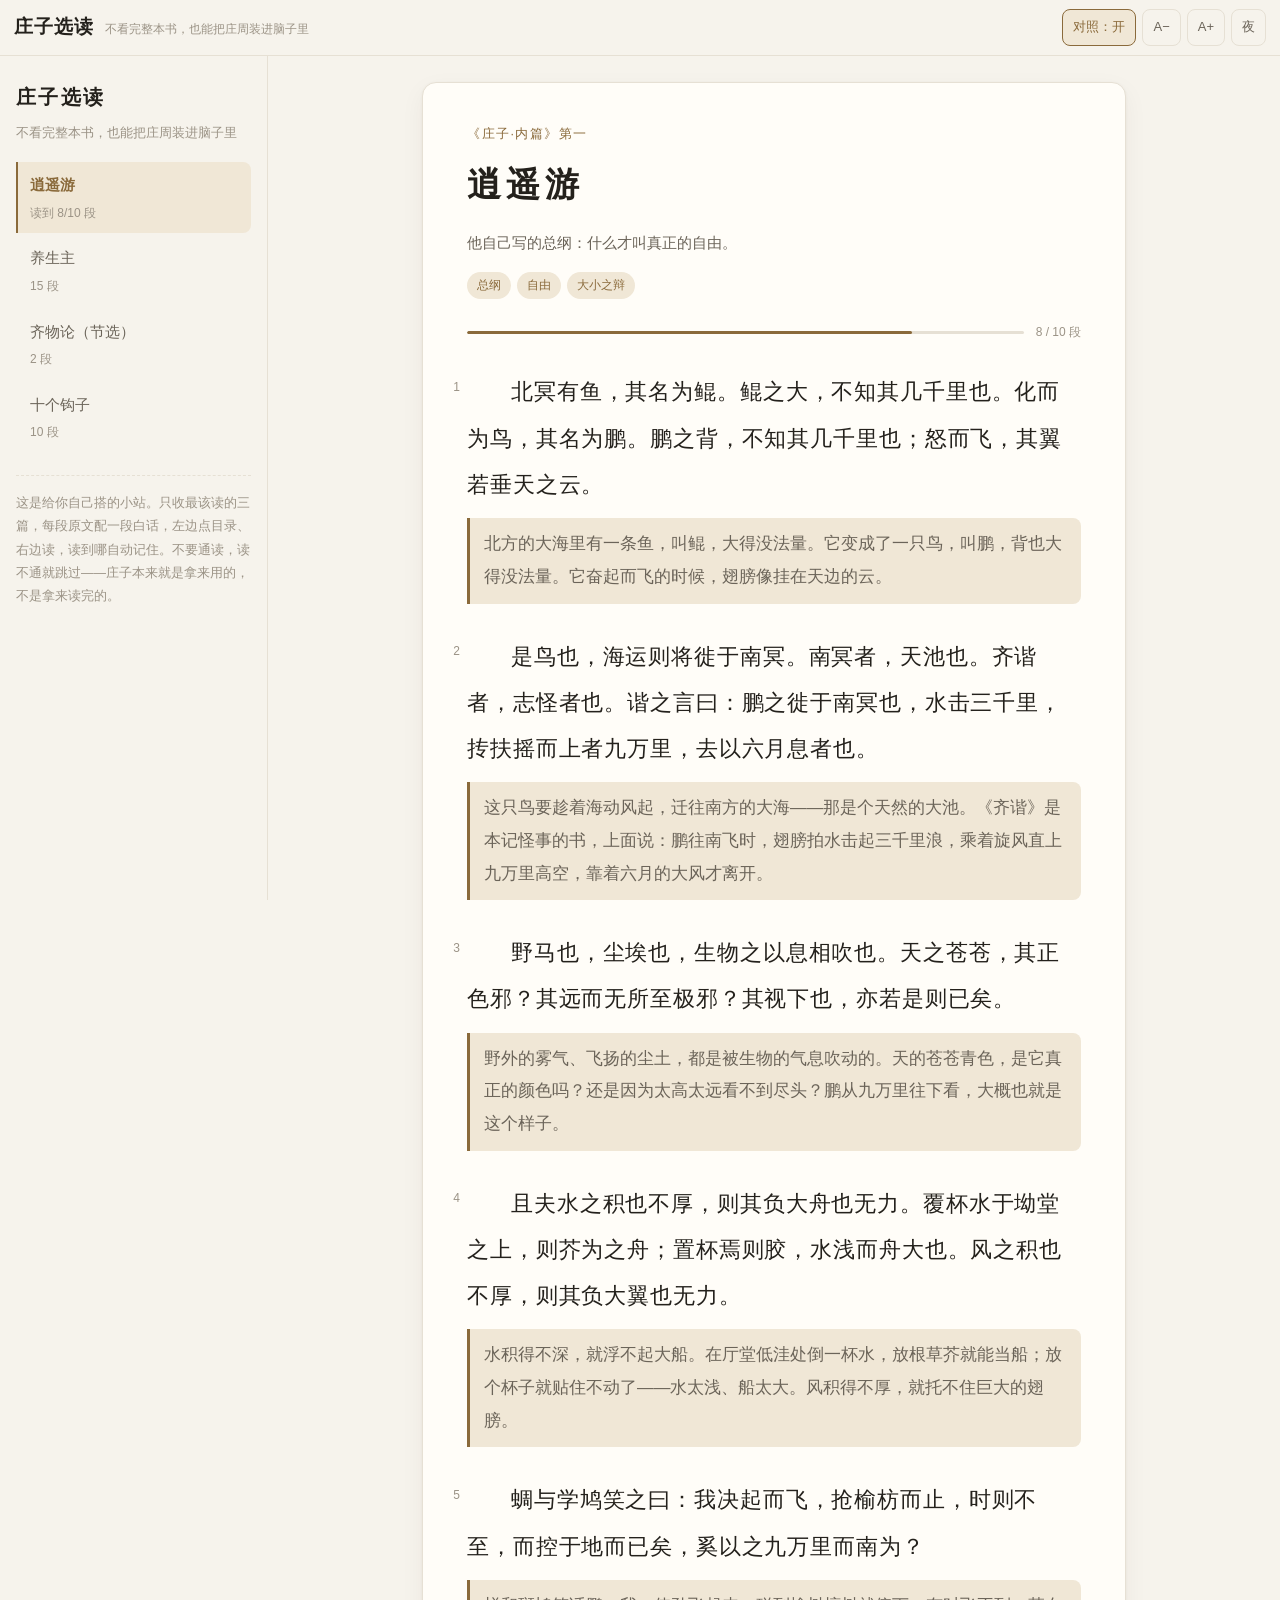
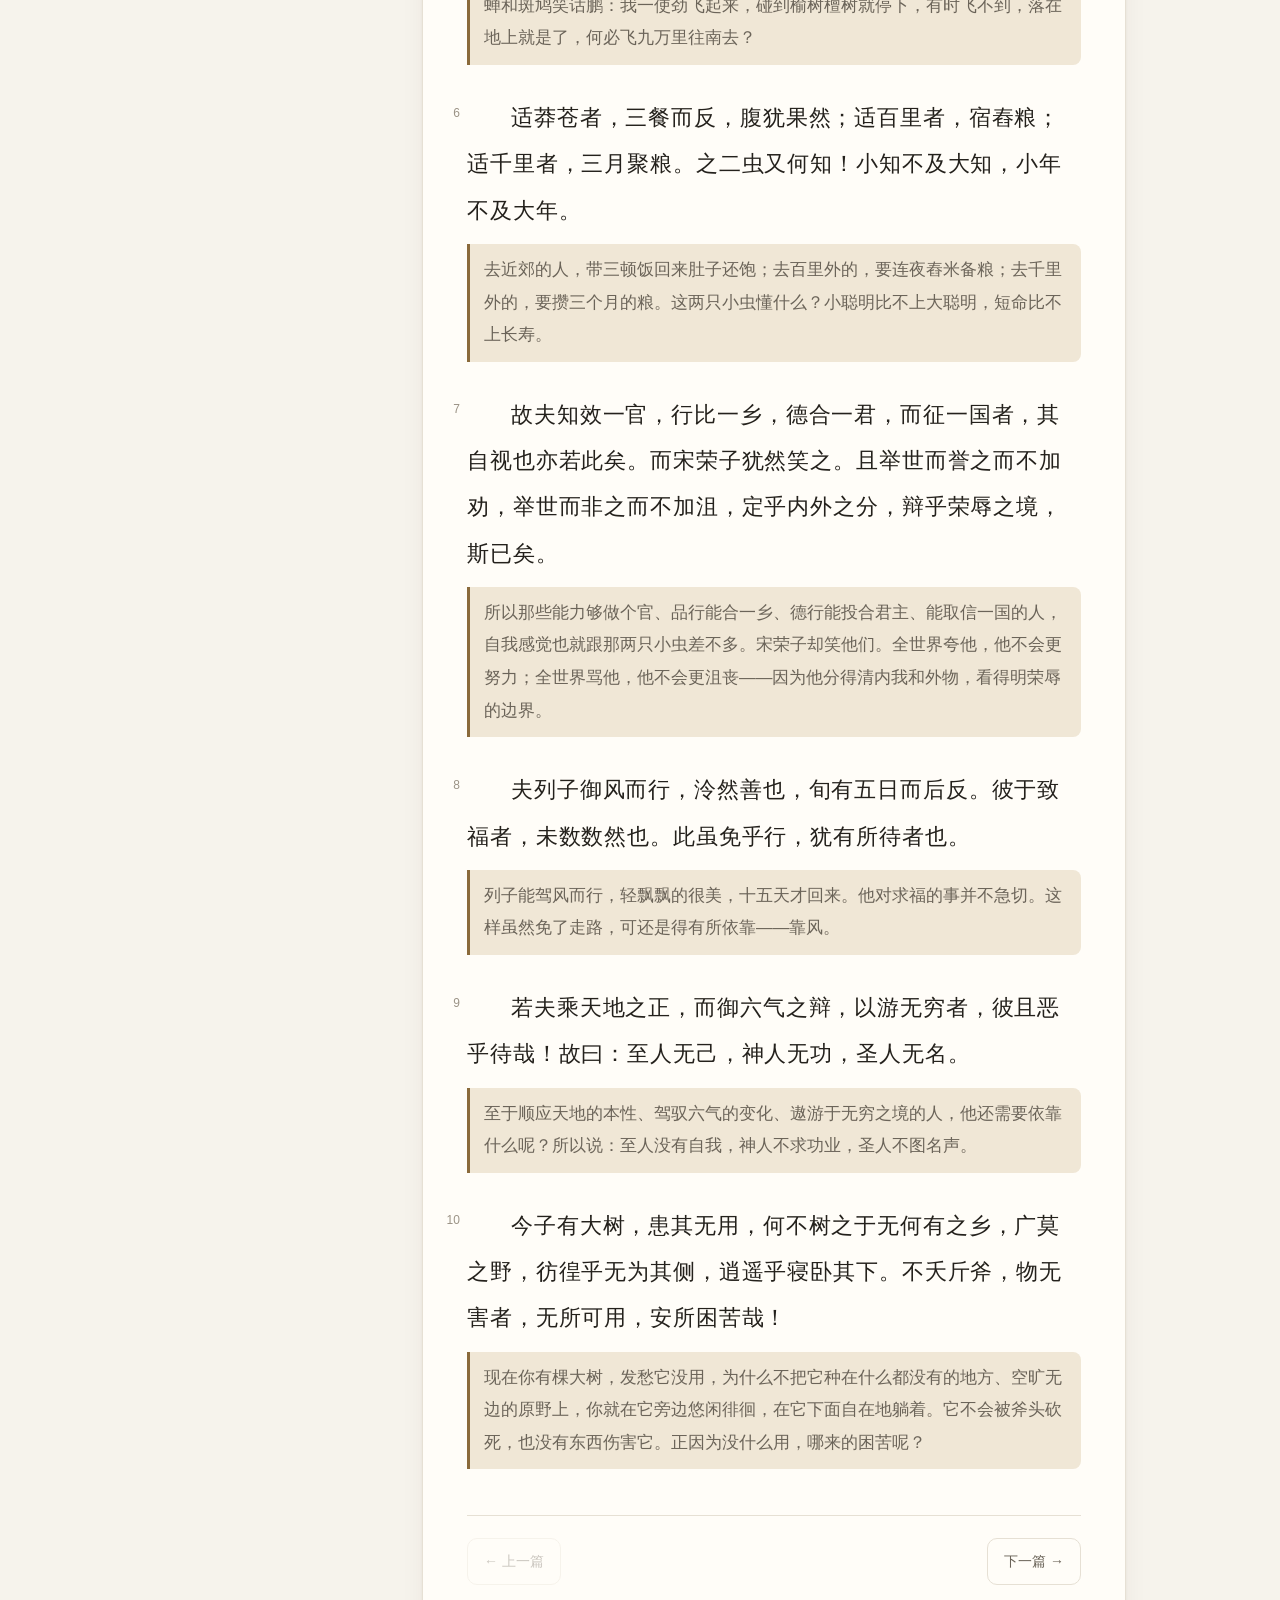
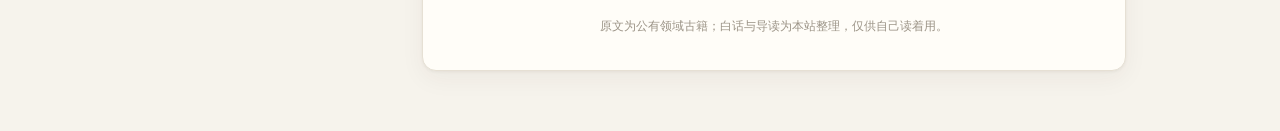
==== index.html @ 032eba9c "庄子选读：初版" ====
<!DOCTYPE html>
<html lang="zh-CN">
<head>
<meta charset="UTF-8">
<meta name="viewport" content="width=device-width, initial-scale=1.0, viewport-fit=cover">
<title>庄子选读</title>
<link rel="stylesheet" href="styles.css">
</head>
<body>

<header class="topbar">
  <button class="icon-btn menu-btn" id="menuBtn" aria-label="打开目录">☰</button>
  <div class="brand">
    <span class="brand-name" id="brandName">庄子选读</span>
    <span class="brand-sub" id="brandSub"></span>
  </div>
  <div class="tools">
    <button class="icon-btn" id="modeBtn" title="显示或隐藏白话">对照：开</button>
    <button class="icon-btn" id="fontDec" title="缩小字号">A−</button>
    <button class="icon-btn" id="fontInc" title="放大字号">A+</button>
    <button class="icon-btn" id="themeBtn" title="切换深色/浅色">夜</button>
  </div>
</header>

<div class="layout">

  <aside class="sidebar" id="sidebar">
    <div class="side-intro">
      <h1 id="sideTitle"></h1>
      <p id="sideSub"></p>
    </div>
    <nav class="toc" id="toc" aria-label="目录"></nav>
    <div class="side-tip" id="sideIntro"></div>
  </aside>

  <div class="scrim" id="scrim"></div>

  <main class="reader" id="reader">
    <article class="paper">

      <header class="chapter-head">
        <p class="chapter-source" id="chapterSource"></p>
        <h2 class="chapter-title" id="chapterTitle"></h2>
        <p class="chapter-summary" id="chapterSummary"></p>
        <div class="chapter-tags" id="chapterTags"></div>
      </header>

      <div class="progress-wrap">
        <div class="progress-bar"><div class="progress-fill" id="progressFill"></div></div>
        <span class="progress-text" id="progressText">0 / 0 段</span>
      </div>

      <div class="segments" id="segments"></div>

      <nav class="pager">
        <button class="pager-btn" id="prevBtn">← 上一篇</button>
        <button class="pager-btn" id="nextBtn">下一篇 →</button>
      </nav>

      <footer class="foot">
        原文为公有领域古籍；白话与导读为本站整理，仅供自己读着用。
      </footer>

    </article>
  </main>

</div>

<script src="data.js"></script>
<script src="app.js"></script>
</body>
</html>
---- styles.css ----
/* ============ 主题变量 ============ */
:root {
  --bg: #f6f3ec;
  --paper: #fffdf8;
  --ink: #24211c;
  --ink-soft: #6b6459;
  --ink-faint: #9b9386;
  --line: #e6e0d4;
  --accent: #8a6a3b;
  --accent-soft: #f0e7d6;
  --shadow: 0 1px 3px rgba(60, 48, 30, .06), 0 8px 24px rgba(60, 48, 30, .05);
  --fs: 19px;          /* 正文字号，由 JS 调节 */
  --reading-width: 44rem;
}

html[data-theme="dark"] {
  --bg: #17161a;
  --paper: #1e1d22;
  --ink: #e7e3db;
  --ink-soft: #a9a396;
  --ink-faint: #756f64;
  --line: #302e35;
  --accent: #c9a76a;
  --accent-soft: #2a2620;
  --shadow: 0 1px 3px rgba(0, 0, 0, .3), 0 8px 24px rgba(0, 0, 0, .25);
}

* { box-sizing: border-box; }

html, body {
  margin: 0;
  padding: 0;
  background: var(--bg);
  color: var(--ink);
}

body {
  font-family: -apple-system, "Segoe UI", "Microsoft YaHei", "PingFang SC", sans-serif;
  font-size: var(--fs);
  line-height: 1.9;
  -webkit-font-smoothing: antialiased;
}

/* ============ 顶部栏 ============ */
.topbar {
  position: sticky;
  top: 0;
  z-index: 30;
  display: flex;
  align-items: center;
  gap: 12px;
  height: 56px;
  padding: 0 14px;
  background: var(--bg);
  border-bottom: 1px solid var(--line);
}

.brand { display: flex; align-items: baseline; gap: 10px; min-width: 0; }
.brand-name { font-weight: 600; letter-spacing: .06em; white-space: nowrap; }
.brand-sub {
  font-size: 12px;
  color: var(--ink-faint);
  white-space: nowrap;
  overflow: hidden;
  text-overflow: ellipsis;
}

.tools { margin-left: auto; display: flex; gap: 6px; }

.icon-btn {
  font: inherit;
  font-size: 13px;
  color: var(--ink-soft);
  background: transparent;
  border: 1px solid var(--line);
  border-radius: 8px;
  padding: 5px 10px;
  cursor: pointer;
  white-space: nowrap;
  transition: background .15s, color .15s, border-color .15s;
}
.icon-btn:hover { color: var(--ink); border-color: var(--ink-faint); }
.icon-btn.on { color: var(--accent); border-color: var(--accent); background: var(--accent-soft); }
.menu-btn { display: none; font-size: 15px; padding: 5px 11px; }

/* ============ 布局 ============ */
.layout { display: flex; align-items: flex-start; }

.sidebar {
  position: sticky;
  top: 56px;
  flex: 0 0 268px;
  height: calc(100vh - 56px);
  overflow-y: auto;
  padding: 22px 16px 40px;
  border-right: 1px solid var(--line);
}

.side-intro h1 {
  margin: 0 0 6px;
  font-size: 20px;
  letter-spacing: .12em;
}
.side-intro p {
  margin: 0 0 18px;
  font-size: 13px;
  line-height: 1.7;
  color: var(--ink-faint);
}

.toc { display: flex; flex-direction: column; gap: 2px; }

.toc-item {
  display: block;
  width: 100%;
  text-align: left;
  font: inherit;
  font-size: 15px;
  color: var(--ink-soft);
  background: transparent;
  border: 0;
  border-left: 2px solid transparent;
  border-radius: 0 8px 8px 0;
  padding: 9px 12px;
  cursor: pointer;
  transition: background .15s, color .15s, border-color .15s;
}
.toc-item:hover { background: var(--accent-soft); color: var(--ink); }
.toc-item.active {
  color: var(--accent);
  border-left-color: var(--accent);
  background: var(--accent-soft);
  font-weight: 600;
}
.toc-item small {
  display: block;
  font-size: 12px;
  font-weight: 400;
  color: var(--ink-faint);
  margin-top: 2px;
}

.side-tip {
  margin-top: 22px;
  padding-top: 16px;
  border-top: 1px dashed var(--line);
  font-size: 12.5px;
  line-height: 1.85;
  color: var(--ink-faint);
}

.scrim {
  display: none;
  position: fixed;
  inset: 56px 0 0 0;
  background: rgba(0, 0, 0, .35);
  z-index: 20;
}
.scrim.show { display: block; }

/* ============ 阅读区 ============ */
.reader { flex: 1 1 auto; min-width: 0; padding: 26px 20px 60px; }

.paper {
  max-width: var(--reading-width);
  margin: 0 auto;
  background: var(--paper);
  border: 1px solid var(--line);
  border-radius: 14px;
  box-shadow: var(--shadow);
  padding: 40px 44px 32px;
}

.chapter-source {
  margin: 0 0 6px;
  font-size: 12.5px;
  letter-spacing: .12em;
  color: var(--accent);
}
.chapter-title {
  margin: 0 0 12px;
  font-family: "Songti SC", "SimSun", "Noto Serif SC", serif;
  font-size: 34px;
  font-weight: 700;
  letter-spacing: .14em;
}
.chapter-summary {
  margin: 0 0 14px;
  font-size: 15px;
  color: var(--ink-soft);
}
.chapter-tags { display: flex; flex-wrap: wrap; gap: 6px; margin-bottom: 22px; }
.chapter-tags span {
  font-size: 12px;
  color: var(--accent);
  background: var(--accent-soft);
  border-radius: 999px;
  padding: 2px 10px;
}

/* 进度 */
.progress-wrap {
  display: flex;
  align-items: center;
  gap: 12px;
  margin-bottom: 26px;
}
.progress-bar {
  flex: 1;
  height: 3px;
  background: var(--line);
  border-radius: 999px;
  overflow: hidden;
}
.progress-fill {
  height: 100%;
  width: 0;
  background: var(--accent);
  border-radius: 999px;
  transition: width .25s;
}
.progress-text { font-size: 12px; color: var(--ink-faint); white-space: nowrap; }

/* 段落 */
.segments { display: flex; flex-direction: column; gap: 30px; }

.seg { position: relative; }

.seg-original {
  margin: 0;
  font-family: "Songti SC", "SimSun", "Noto Serif SC", "STSong", serif;
  font-size: 1.16em;
  line-height: 2.1;
  letter-spacing: .04em;
  text-indent: 2em;
  color: var(--ink);
}

.seg-note {
  margin: 10px 0 0;
  padding: 10px 14px;
  font-size: .88em;
  line-height: 1.95;
  color: var(--ink-soft);
  background: var(--accent-soft);
  border-left: 3px solid var(--accent);
  border-radius: 0 8px 8px 0;
}
body.hide-note .seg-note { display: none; }

.seg-idx {
  position: absolute;
  left: -2.6em;
  top: .55em;
  width: 2em;
  text-align: right;
  font-size: 12px;
  color: var(--ink-faint);
  font-variant-numeric: tabular-nums;
}
@media (max-width: 1180px) { .seg-idx { display: none; } }

/* 翻页 */
.pager {
  display: flex;
  justify-content: space-between;
  gap: 12px;
  margin-top: 46px;
  padding-top: 22px;
  border-top: 1px solid var(--line);
}
.pager-btn {
  font: inherit;
  font-size: 14px;
  color: var(--ink-soft);
  background: transparent;
  border: 1px solid var(--line);
  border-radius: 10px;
  padding: 9px 16px;
  cursor: pointer;
  transition: color .15s, border-color .15s, background .15s;
}
.pager-btn:hover:not(:disabled) { color: var(--accent); border-color: var(--accent); background: var(--accent-soft); }
.pager-btn:disabled { opacity: .35; cursor: not-allowed; }

.foot {
  margin-top: 30px;
  font-size: 12px;
  color: var(--ink-faint);
  text-align: center;
}

/* ============ 移动端 ============ */
@media (max-width: 860px) {
  .menu-btn { display: inline-block; }
  .brand-sub { display: none; }
  .sidebar {
    position: fixed;
    top: 56px;
    left: 0;
    width: 268px;
    z-index: 25;
    background: var(--bg);
    transform: translateX(-102%);
    transition: transform .22s ease;
  }
  .sidebar.open { transform: translateX(0); }
  .reader { padding: 16px 12px 50px; }
  .paper { padding: 26px 20px 24px; border-radius: 12px; }
  .chapter-title { font-size: 27px; }
  .icon-btn { padding: 5px 8px; font-size: 12px; }
}

@media print {
  .topbar, .sidebar, .scrim, .pager, .progress-wrap, .icon-btn { display: none !important; }
  .paper { box-shadow: none; border: 0; max-width: none; padding: 0; }
  body { background: #fff; }
}
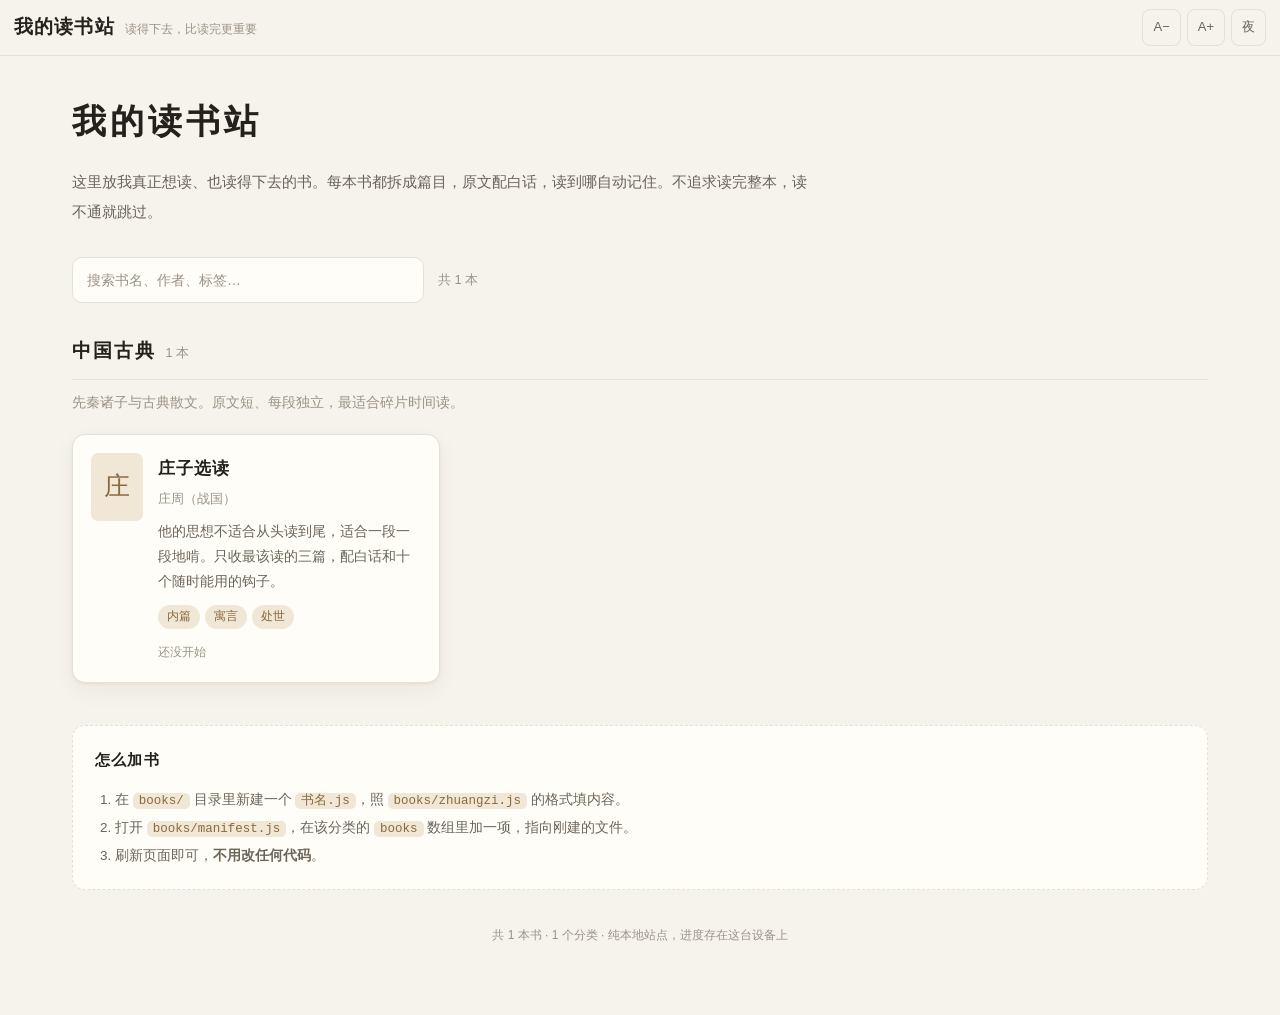
==== commit 63568416: "重构为多书架构：书架 -> 分类 -> 书 -> 篇目" ====
--- a/index.html
+++ b/index.html
@@ -3,70 +3,66 @@
 <head>
 <meta charset="UTF-8">
 <meta name="viewport" content="width=device-width, initial-scale=1.0, viewport-fit=cover">
-<title>庄子选读</title>
+<title>我的读书站</title>
 <link rel="stylesheet" href="styles.css">
+<script>
+  /* 尽早应用深色模式，避免打开时白一下再变黑 */
+  try {
+    var s = JSON.parse(localStorage.getItem("lib.settings") || "{}");
+    var t = (s.theme === "dark" || s.theme === "light") ? s.theme
+          : (window.matchMedia("(prefers-color-scheme: dark)").matches ? "dark" : "light");
+    document.documentElement.setAttribute("data-theme", t);
+    if (typeof s.font === "number" && s.font >= 15 && s.font <= 30) {
+      document.documentElement.style.setProperty("--fs", s.font + "px");
+    }
+  } catch (e) {}
+</script>
 </head>
-<body>
+<body class="shelf-page">
 
 <header class="topbar">
-  <button class="icon-btn menu-btn" id="menuBtn" aria-label="打开目录">☰</button>
   <div class="brand">
-    <span class="brand-name" id="brandName">庄子选读</span>
-    <span class="brand-sub" id="brandSub"></span>
+    <span class="brand-name" id="siteTitle">我的读书站</span>
+    <span class="brand-sub" id="siteSubtitle"></span>
   </div>
   <div class="tools">
-    <button class="icon-btn" id="modeBtn" title="显示或隐藏白话">对照：开</button>
     <button class="icon-btn" id="fontDec" title="缩小字号">A−</button>
     <button class="icon-btn" id="fontInc" title="放大字号">A+</button>
     <button class="icon-btn" id="themeBtn" title="切换深色/浅色">夜</button>
   </div>
 </header>
 
-<div class="layout">
+<main class="shelf">
 
-  <aside class="sidebar" id="sidebar">
-    <div class="side-intro">
-      <h1 id="sideTitle"></h1>
-      <p id="sideSub"></p>
-    </div>
-    <nav class="toc" id="toc" aria-label="目录"></nav>
-    <div class="side-tip" id="sideIntro"></div>
-  </aside>
+  <section class="hero">
+    <h1 id="heroTitle"></h1>
+    <p id="heroIntro"></p>
+  </section>
 
-  <div class="scrim" id="scrim"></div>
+  <div class="shelf-bar">
+    <input type="search" id="filter" class="filter" placeholder="搜索书名、作者、标签…" aria-label="搜索">
+    <span class="shelf-stat" id="shelfStat"></span>
+  </div>
 
-  <main class="reader" id="reader">
-    <article class="paper">
+  <div id="categories"></div>
 
-      <header class="chapter-head">
-        <p class="chapter-source" id="chapterSource"></p>
-        <h2 class="chapter-title" id="chapterTitle"></h2>
-        <p class="chapter-summary" id="chapterSummary"></p>
-        <div class="chapter-tags" id="chapterTags"></div>
-      </header>
+  <section class="howto">
+    <h2>怎么加书</h2>
+    <ol>
+      <li>在 <code>books/</code> 目录里新建一个 <code>书名.js</code>，照 <code>books/zhuangzi.js</code> 的格式填内容。</li>
+      <li>打开 <code>books/manifest.js</code>，在该分类的 <code>books</code> 数组里加一项，指向刚建的文件。</li>
+      <li>刷新页面即可，<strong>不用改任何代码</strong>。</li>
+    </ol>
+  </section>
 
-      <div class="progress-wrap">
-        <div class="progress-bar"><div class="progress-fill" id="progressFill"></div></div>
-        <span class="progress-text" id="progressText">0 / 0 段</span>
-      </div>
+  <footer class="foot">
+    <span id="footNote"></span>
+  </footer>
 
-      <div class="segments" id="segments"></div>
+</main>
 
-      <nav class="pager">
-        <button class="pager-btn" id="prevBtn">← 上一篇</button>
-        <button class="pager-btn" id="nextBtn">下一篇 →</button>
-      </nav>
-
-      <footer class="foot">
-        原文为公有领域古籍；白话与导读为本站整理，仅供自己读着用。
-      </footer>
-
-    </article>
-  </main>
-
-</div>
-
-<script src="data.js"></script>
-<script src="app.js"></script>
+<script src="books/manifest.js"></script>
+<script src="js/store.js"></script>
+<script src="js/shelf.js"></script>
 </body>
 </html>
--- a/styles.css
+++ b/styles.css
@@ -1,4 +1,8 @@
-/* ============ 主题变量 ============ */
+/* ============================================================
+   我的读书站 —— 样式
+   两套配色（米色 / 深色），两个页面（书架 / 阅读）
+   ============================================================ */
+
 :root {
   --bg: #f6f3ec;
   --paper: #fffdf8;
@@ -9,7 +13,7 @@
   --accent: #8a6a3b;
   --accent-soft: #f0e7d6;
   --shadow: 0 1px 3px rgba(60, 48, 30, .06), 0 8px 24px rgba(60, 48, 30, .05);
-  --fs: 19px;          /* 正文字号，由 JS 调节 */
+  --fs: 19px;
   --reading-width: 44rem;
 }
 
@@ -41,7 +45,16 @@
   -webkit-font-smoothing: antialiased;
 }
 
-/* ============ 顶部栏 ============ */
+a { color: var(--accent); }
+
+.empty {
+  padding: 40px 0;
+  text-align: center;
+  color: var(--ink-faint);
+  font-size: 15px;
+}
+
+/* ============ 顶部栏（两页共用） ============ */
 .topbar {
   position: sticky;
   top: 0;
@@ -83,7 +96,187 @@
 .icon-btn.on { color: var(--accent); border-color: var(--accent); background: var(--accent-soft); }
 .menu-btn { display: none; font-size: 15px; padding: 5px 11px; }
 
-/* ============ 布局 ============ */
+.back-btn {
+  font-size: 13px;
+  color: var(--ink-soft);
+  text-decoration: none;
+  border: 1px solid var(--line);
+  border-radius: 8px;
+  padding: 5px 10px;
+  white-space: nowrap;
+  transition: color .15s, border-color .15s;
+}
+.back-btn:hover { color: var(--accent); border-color: var(--accent); }
+
+/* ============ 书架页 ============ */
+.shelf {
+  max-width: 74rem;
+  margin: 0 auto;
+  padding: 34px 24px 70px;
+}
+
+.hero { margin-bottom: 30px; }
+.hero h1 {
+  margin: 0 0 12px;
+  font-family: "Songti SC", "SimSun", "Noto Serif SC", serif;
+  font-size: 34px;
+  letter-spacing: .12em;
+}
+.hero p {
+  margin: 0;
+  max-width: 46rem;
+  font-size: 15px;
+  line-height: 2;
+  color: var(--ink-soft);
+}
+
+.shelf-bar {
+  display: flex;
+  align-items: center;
+  gap: 14px;
+  margin-bottom: 30px;
+}
+.filter {
+  flex: 1;
+  max-width: 22rem;
+  font: inherit;
+  font-size: 14px;
+  color: var(--ink);
+  background: var(--paper);
+  border: 1px solid var(--line);
+  border-radius: 10px;
+  padding: 9px 14px;
+  outline: none;
+  transition: border-color .15s;
+}
+.filter:focus { border-color: var(--accent); }
+.filter::placeholder { color: var(--ink-faint); }
+.shelf-stat { font-size: 13px; color: var(--ink-faint); }
+
+.category { margin-bottom: 42px; }
+
+.category-head {
+  display: flex;
+  align-items: baseline;
+  gap: 10px;
+  padding-bottom: 10px;
+  border-bottom: 1px solid var(--line);
+}
+.category-head h2 {
+  margin: 0;
+  font-size: 19px;
+  letter-spacing: .1em;
+}
+.category-count { font-size: 12.5px; color: var(--ink-faint); }
+.category-note {
+  margin: 10px 0 18px;
+  font-size: 13.5px;
+  color: var(--ink-faint);
+}
+
+.book-grid {
+  display: grid;
+  grid-template-columns: repeat(auto-fill, minmax(310px, 1fr));
+  gap: 16px;
+}
+
+.book-card {
+  display: flex;
+  gap: 15px;
+  padding: 18px;
+  background: var(--paper);
+  border: 1px solid var(--line);
+  border-radius: 13px;
+  box-shadow: var(--shadow);
+  text-decoration: none;
+  color: inherit;
+  transition: transform .16s, border-color .16s, box-shadow .16s;
+}
+.book-card:hover {
+  transform: translateY(-2px);
+  border-color: var(--accent);
+}
+
+.book-cover {
+  flex: 0 0 52px;
+  height: 68px;
+  display: flex;
+  align-items: center;
+  justify-content: center;
+  font-family: "Songti SC", "SimSun", serif;
+  font-size: 26px;
+  color: var(--accent);
+  background: var(--accent-soft);
+  border-radius: 7px;
+}
+
+.book-body { flex: 1; min-width: 0; }
+.book-body h3 {
+  margin: 0 0 3px;
+  font-size: 17px;
+  letter-spacing: .05em;
+}
+.book-author { margin: 0 0 8px; font-size: 12.5px; color: var(--ink-faint); }
+.book-summary {
+  margin: 0 0 10px;
+  font-size: 13.5px;
+  line-height: 1.85;
+  color: var(--ink-soft);
+}
+
+.book-tags { display: flex; flex-wrap: wrap; gap: 5px; margin-bottom: 10px; }
+.book-tags span {
+  font-size: 11.5px;
+  color: var(--accent);
+  background: var(--accent-soft);
+  border-radius: 999px;
+  padding: 1px 9px;
+}
+
+.book-foot {
+  display: flex;
+  align-items: center;
+  gap: 9px;
+  padding-top: 2px;
+}
+.mini-bar {
+  flex: 1;
+  max-width: 110px;
+  height: 3px;
+  background: var(--line);
+  border-radius: 999px;
+  overflow: hidden;
+}
+.mini-fill { height: 100%; background: var(--accent); border-radius: 999px; }
+.mini-text { font-size: 12px; color: var(--accent); white-space: nowrap; }
+.mini-text.muted { color: var(--ink-faint); }
+
+.howto {
+  margin-top: 14px;
+  padding: 20px 22px;
+  background: var(--paper);
+  border: 1px dashed var(--line);
+  border-radius: 13px;
+}
+.howto h2 { margin: 0 0 12px; font-size: 15px; letter-spacing: .08em; }
+.howto ol { margin: 0; padding-left: 20px; font-size: 13.5px; line-height: 2; color: var(--ink-soft); }
+.howto code {
+  font-family: Consolas, Menlo, monospace;
+  font-size: 12.5px;
+  background: var(--accent-soft);
+  color: var(--accent);
+  padding: 1px 6px;
+  border-radius: 5px;
+}
+
+.foot {
+  margin-top: 34px;
+  font-size: 12px;
+  color: var(--ink-faint);
+  text-align: center;
+}
+
+/* ============ 阅读页：布局 ============ */
 .layout { display: flex; align-items: flex-start; }
 
 .sidebar {
@@ -96,15 +289,21 @@
   border-right: 1px solid var(--line);
 }
 
+.side-crumb {
+  margin: 0 0 10px;
+  font-size: 12px;
+  letter-spacing: .08em;
+  color: var(--accent);
+}
 .side-intro h1 {
-  margin: 0 0 6px;
+  margin: 0 0 8px;
   font-size: 20px;
   letter-spacing: .12em;
 }
 .side-intro p {
   margin: 0 0 18px;
   font-size: 13px;
-  line-height: 1.7;
+  line-height: 1.75;
   color: var(--ink-faint);
 }
 
@@ -140,14 +339,20 @@
   margin-top: 2px;
 }
 
-.side-tip {
+.side-return {
+  width: 100%;
   margin-top: 22px;
-  padding-top: 16px;
-  border-top: 1px dashed var(--line);
-  font-size: 12.5px;
-  line-height: 1.85;
-  color: var(--ink-faint);
-}
+  font: inherit;
+  font-size: 13px;
+  color: var(--ink-soft);
+  background: transparent;
+  border: 1px solid var(--line);
+  border-radius: 9px;
+  padding: 9px;
+  cursor: pointer;
+  transition: color .15s, border-color .15s;
+}
+.side-return:hover { color: var(--accent); border-color: var(--accent); }
 
 .scrim {
   display: none;
@@ -158,7 +363,7 @@
 }
 .scrim.show { display: block; }
 
-/* ============ 阅读区 ============ */
+/* ============ 阅读页：正文 ============ */
 .reader { flex: 1 1 auto; min-width: 0; padding: 26px 20px 60px; }
 
 .paper {
@@ -171,12 +376,7 @@
   padding: 40px 44px 32px;
 }
 
-.chapter-source {
-  margin: 0 0 6px;
-  font-size: 12.5px;
-  letter-spacing: .12em;
-  color: var(--accent);
-}
+.chapter-source { margin: 0 0 6px; font-size: 12.5px; letter-spacing: .12em; color: var(--accent); }
 .chapter-title {
   margin: 0 0 12px;
   font-family: "Songti SC", "SimSun", "Noto Serif SC", serif;
@@ -184,11 +384,7 @@
   font-weight: 700;
   letter-spacing: .14em;
 }
-.chapter-summary {
-  margin: 0 0 14px;
-  font-size: 15px;
-  color: var(--ink-soft);
-}
+.chapter-summary { margin: 0 0 14px; font-size: 15px; color: var(--ink-soft); }
 .chapter-tags { display: flex; flex-wrap: wrap; gap: 6px; margin-bottom: 22px; }
 .chapter-tags span {
   font-size: 12px;
@@ -198,20 +394,8 @@
   padding: 2px 10px;
 }
 
-/* 进度 */
-.progress-wrap {
-  display: flex;
-  align-items: center;
-  gap: 12px;
-  margin-bottom: 26px;
-}
-.progress-bar {
-  flex: 1;
-  height: 3px;
-  background: var(--line);
-  border-radius: 999px;
-  overflow: hidden;
-}
+.progress-wrap { display: flex; align-items: center; gap: 12px; margin-bottom: 26px; }
+.progress-bar { flex: 1; height: 3px; background: var(--line); border-radius: 999px; overflow: hidden; }
 .progress-fill {
   height: 100%;
   width: 0;
@@ -221,9 +405,7 @@
 }
 .progress-text { font-size: 12px; color: var(--ink-faint); white-space: nowrap; }
 
-/* 段落 */
 .segments { display: flex; flex-direction: column; gap: 30px; }
-
 .seg { position: relative; }
 
 .seg-original {
@@ -260,7 +442,6 @@
 }
 @media (max-width: 1180px) { .seg-idx { display: none; } }
 
-/* 翻页 */
 .pager {
   display: flex;
   justify-content: space-between;
@@ -283,17 +464,52 @@
 .pager-btn:hover:not(:disabled) { color: var(--accent); border-color: var(--accent); background: var(--accent-soft); }
 .pager-btn:disabled { opacity: .35; cursor: not-allowed; }
 
-.foot {
-  margin-top: 30px;
-  font-size: 12px;
-  color: var(--ink-faint);
-  text-align: center;
-}
-
-/* ============ 移动端 ============ */
+/* 钩子卡片：不属于篇目，单独一块 */
+.hooks {
+  margin-top: 44px;
+  padding-top: 26px;
+  border-top: 1px dashed var(--line);
+}
+.hooks h3 {
+  margin: 0 0 8px;
+  font-size: 18px;
+  letter-spacing: .1em;
+  color: var(--accent);
+}
+.hooks-note {
+  margin: 0 0 18px;
+  font-size: 13.5px;
+  line-height: 1.9;
+  color: var(--ink-faint);
+}
+.hook-grid {
+  display: grid;
+  grid-template-columns: repeat(auto-fill, minmax(210px, 1fr));
+  gap: 12px;
+}
+.hook {
+  padding: 13px 15px;
+  background: var(--accent-soft);
+  border-radius: 10px;
+}
+.hook h4 { margin: 0 0 5px; font-size: 14.5px; color: var(--accent); letter-spacing: .05em; }
+.hook p { margin: 0; font-size: 13px; line-height: 1.85; color: var(--ink-soft); }
+
+/* ============ 响应式 ============ */
 @media (max-width: 860px) {
   .menu-btn { display: inline-block; }
   .brand-sub { display: none; }
+  .back-btn { padding: 5px 8px; }
+
+  .shelf { padding: 22px 14px 60px; }
+  .hero h1 { font-size: 26px; }
+  .hero p { font-size: 14px; }
+  .shelf-bar { flex-direction: column; align-items: stretch; gap: 8px; }
+  .filter { max-width: none; }
+  .book-grid { grid-template-columns: 1fr; }
+  .book-card { padding: 15px; }
+  .book-cover { flex-basis: 44px; height: 58px; font-size: 22px; }
+
   .sidebar {
     position: fixed;
     top: 56px;
@@ -312,7 +528,7 @@
 }
 
 @media print {
-  .topbar, .sidebar, .scrim, .pager, .progress-wrap, .icon-btn { display: none !important; }
+  .topbar, .sidebar, .scrim, .pager, .progress-wrap, .back-btn, .hooks-note { display: none !important; }
   .paper { box-shadow: none; border: 0; max-width: none; padding: 0; }
   body { background: #fff; }
 }
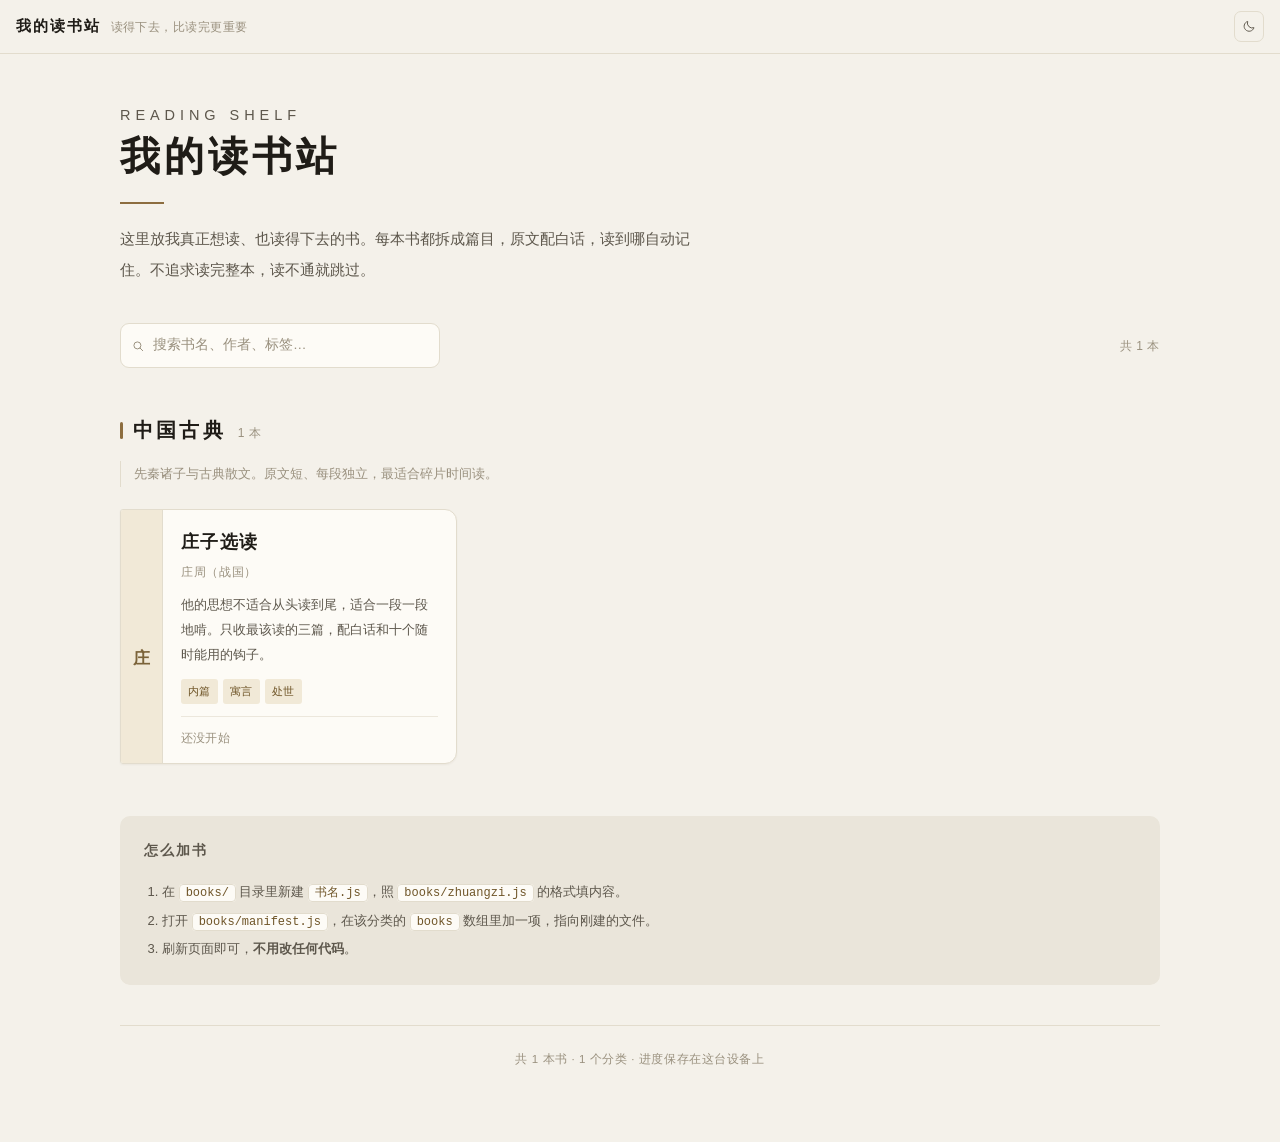
==== commit 2abbb5ef: "重做视觉：修掉窄屏横向溢出，改用 SVG 图标与纸质书排版" ====
--- a/index.html
+++ b/index.html
@@ -20,27 +20,41 @@
 </head>
 <body class="shelf-page">
 
+<!-- 图标库 -->
+<svg style="display:none" aria-hidden="true">
+  <symbol id="i-menu" viewBox="0 0 24 24"><path d="M4 7h16M4 12h16M4 17h16" fill="none" stroke="currentColor" stroke-width="1.7" stroke-linecap="round"/></symbol>
+  <symbol id="i-back" viewBox="0 0 24 24"><path d="M14.5 6L9 12l5.5 6" fill="none" stroke="currentColor" stroke-width="1.9" stroke-linecap="round" stroke-linejoin="round"/></symbol>
+  <symbol id="i-moon" viewBox="0 0 24 24"><path d="M20 14.5A8.2 8.2 0 0 1 9.5 4a8.4 8.4 0 1 0 10.5 10.5z" fill="none" stroke="currentColor" stroke-width="1.6" stroke-linejoin="round"/></symbol>
+  <symbol id="i-sun" viewBox="0 0 24 24"><circle cx="12" cy="12" r="4" fill="none" stroke="currentColor" stroke-width="1.6"/><path d="M12 2.5v2.2M12 19.3v2.2M21.5 12h-2.2M4.7 12H2.5M18.7 5.3l-1.6 1.6M6.9 17.1l-1.6 1.6M18.7 18.7l-1.6-1.6M6.9 6.9L5.3 5.3" fill="none" stroke="currentColor" stroke-width="1.6" stroke-linecap="round"/></symbol>
+  <symbol id="i-plus" viewBox="0 0 24 24"><path d="M12 6v12M6 12h12" fill="none" stroke="currentColor" stroke-width="1.8" stroke-linecap="round"/></symbol>
+  <symbol id="i-minus" viewBox="0 0 24 24"><path d="M6 12h12" fill="none" stroke="currentColor" stroke-width="1.8" stroke-linecap="round"/></symbol>
+  <symbol id="i-search" viewBox="0 0 24 24"><circle cx="11" cy="11" r="6" fill="none" stroke="currentColor" stroke-width="1.7"/><path d="M15.5 15.5L20 20" fill="none" stroke="currentColor" stroke-width="1.7" stroke-linecap="round"/></symbol>
+</svg>
+
 <header class="topbar">
   <div class="brand">
     <span class="brand-name" id="siteTitle">我的读书站</span>
     <span class="brand-sub" id="siteSubtitle"></span>
   </div>
   <div class="tools">
-    <button class="icon-btn" id="fontDec" title="缩小字号">A−</button>
-    <button class="icon-btn" id="fontInc" title="放大字号">A+</button>
-    <button class="icon-btn" id="themeBtn" title="切换深色/浅色">夜</button>
+    <button class="tbtn icon-only" id="themeBtn" title="切换深色/浅色" aria-label="切换深色或浅色"></button>
   </div>
 </header>
 
 <main class="shelf">
 
   <section class="hero">
+    <p class="hero-eyebrow">Reading Shelf</p>
     <h1 id="heroTitle"></h1>
+    <div class="hero-rule"></div>
     <p id="heroIntro"></p>
   </section>
 
   <div class="shelf-bar">
-    <input type="search" id="filter" class="filter" placeholder="搜索书名、作者、标签…" aria-label="搜索">
+    <div class="search-wrap">
+      <svg class="icon" aria-hidden="true"><use href="#i-search"></use></svg>
+      <input type="search" id="filter" class="filter" placeholder="搜索书名、作者、标签…" aria-label="搜索">
+    </div>
     <span class="shelf-stat" id="shelfStat"></span>
   </div>
 
@@ -49,7 +63,7 @@
   <section class="howto">
     <h2>怎么加书</h2>
     <ol>
-      <li>在 <code>books/</code> 目录里新建一个 <code>书名.js</code>，照 <code>books/zhuangzi.js</code> 的格式填内容。</li>
+      <li>在 <code>books/</code> 目录里新建 <code>书名.js</code>，照 <code>books/zhuangzi.js</code> 的格式填内容。</li>
       <li>打开 <code>books/manifest.js</code>，在该分类的 <code>books</code> 数组里加一项，指向刚建的文件。</li>
       <li>刷新页面即可，<strong>不用改任何代码</strong>。</li>
     </ol>
--- a/styles.css
+++ b/styles.css
@@ -1,35 +1,48 @@
 /* ============================================================
    我的读书站 —— 样式
-   两套配色（米色 / 深色），两个页面（书架 / 阅读）
+   设计方向：纸质书质感。米白纸面、宋体标题、极细描边、
+   唯一强调色是暖褐，不用浏览器默认的紫色链接。
    ============================================================ */
 
 :root {
-  --bg: #f6f3ec;
-  --paper: #fffdf8;
-  --ink: #24211c;
-  --ink-soft: #6b6459;
-  --ink-faint: #9b9386;
-  --line: #e6e0d4;
-  --accent: #8a6a3b;
-  --accent-soft: #f0e7d6;
-  --shadow: 0 1px 3px rgba(60, 48, 30, .06), 0 8px 24px rgba(60, 48, 30, .05);
+  --bg: #f4f1ea;
+  --bg-tint: #eae5da;
+  --paper: #fdfbf6;
+  --ink: #1f1c17;
+  --ink-soft: #5d574c;
+  --ink-faint: #9a917f;
+  --line: #e2dccd;
+  --line-soft: #ece7dc;
+  --accent: #8c6d3f;
+  --accent-ink: #6f5528;
+  --accent-soft: #f1e9d7;
+  --serif: "Songti SC", "SimSun", "Noto Serif SC", "Source Han Serif SC", serif;
+  --sans: -apple-system, "Segoe UI", "PingFang SC", "Microsoft YaHei", sans-serif;
   --fs: 19px;
-  --reading-width: 44rem;
+  --reading-width: 40rem;
+  --shadow-sm: 0 1px 2px rgba(58, 44, 24, .05);
+  --shadow-md: 0 2px 4px rgba(58, 44, 24, .05), 0 10px 26px rgba(58, 44, 24, .06);
 }
 
 html[data-theme="dark"] {
-  --bg: #17161a;
-  --paper: #1e1d22;
-  --ink: #e7e3db;
-  --ink-soft: #a9a396;
-  --ink-faint: #756f64;
-  --line: #302e35;
-  --accent: #c9a76a;
-  --accent-soft: #2a2620;
-  --shadow: 0 1px 3px rgba(0, 0, 0, .3), 0 8px 24px rgba(0, 0, 0, .25);
+  --bg: #16151a;
+  --bg-tint: #1c1b21;
+  --paper: #1d1c22;
+  --ink: #e9e4d9;
+  --ink-soft: #a8a294;
+  --ink-faint: #746e63;
+  --line: #2e2c34;
+  --line-soft: #26242c;
+  --accent: #cba96d;
+  --accent-ink: #dcc08a;
+  --accent-soft: #292419;
+  --shadow-sm: 0 1px 2px rgba(0, 0, 0, .3);
+  --shadow-md: 0 2px 4px rgba(0, 0, 0, .3), 0 10px 26px rgba(0, 0, 0, .28);
 }
 
 * { box-sizing: border-box; }
+
+html { overflow-x: hidden; }
 
 html, body {
   margin: 0;
@@ -39,363 +52,573 @@
 }
 
 body {
-  font-family: -apple-system, "Segoe UI", "Microsoft YaHei", "PingFang SC", sans-serif;
+  font-family: var(--sans);
   font-size: var(--fs);
-  line-height: 1.9;
+  line-height: 1.85;
+  overflow-x: hidden;
   -webkit-font-smoothing: antialiased;
-}
-
-a { color: var(--accent); }
+  text-rendering: optimizeLegibility;
+}
+
+/* 不做浏览器默认的紫色链接 */
+a { color: inherit; text-decoration: none; }
+
+::selection { background: var(--accent-soft); color: var(--accent-ink); }
 
 .empty {
-  padding: 40px 0;
+  padding: 44px 0;
   text-align: center;
   color: var(--ink-faint);
-  font-size: 15px;
-}
-
-/* ============ 顶部栏（两页共用） ============ */
+  font-size: 14px;
+}
+
+/* ---- 图标 ---- */
+.icon { width: 1.15em; height: 1.15em; display: block; }
+
+/* ============================================================
+   顶部栏
+   ============================================================ */
 .topbar {
   position: sticky;
   top: 0;
   z-index: 30;
   display: flex;
   align-items: center;
-  gap: 12px;
-  height: 56px;
-  padding: 0 14px;
+  gap: 10px;
+  height: 54px;
+  padding: 0 16px;
   background: var(--bg);
   border-bottom: 1px solid var(--line);
 }
 
-.brand { display: flex; align-items: baseline; gap: 10px; min-width: 0; }
-.brand-name { font-weight: 600; letter-spacing: .06em; white-space: nowrap; }
+.brand { display: flex; align-items: baseline; gap: 9px; min-width: 0; overflow: hidden; }
+.brand-name {
+  font-family: var(--serif);
+  font-size: 15px;
+  font-weight: 600;
+  letter-spacing: .14em;
+  color: var(--ink);
+  white-space: nowrap;
+}
 .brand-sub {
-  font-size: 12px;
+  font-size: 11.5px;
+  letter-spacing: .04em;
   color: var(--ink-faint);
   white-space: nowrap;
   overflow: hidden;
   text-overflow: ellipsis;
 }
 
-.tools { margin-left: auto; display: flex; gap: 6px; }
-
-.icon-btn {
+.tools { margin-left: auto; display: flex; align-items: center; gap: 2px; flex: 0 0 auto; }
+
+/* 顶部所有按钮统一成描边小方钮 */
+.tbtn {
+  display: inline-flex;
+  align-items: center;
+  justify-content: center;
+  gap: 5px;
   font: inherit;
-  font-size: 13px;
+  font-size: 12.5px;
+  line-height: 1;
   color: var(--ink-soft);
   background: transparent;
   border: 1px solid var(--line);
-  border-radius: 8px;
-  padding: 5px 10px;
+  border-radius: 7px;
+  padding: 7px 9px;
   cursor: pointer;
   white-space: nowrap;
-  transition: background .15s, color .15s, border-color .15s;
-}
-.icon-btn:hover { color: var(--ink); border-color: var(--ink-faint); }
-.icon-btn.on { color: var(--accent); border-color: var(--accent); background: var(--accent-soft); }
-.menu-btn { display: none; font-size: 15px; padding: 5px 11px; }
-
-.back-btn {
-  font-size: 13px;
-  color: var(--ink-soft);
-  text-decoration: none;
+  transition: color .15s, border-color .15s, background .15s;
+}
+.tbtn:hover { color: var(--accent-ink); border-color: var(--accent); }
+.tbtn.on { color: var(--accent-ink); border-color: var(--accent); background: var(--accent-soft); }
+.tbtn.icon-only { padding: 7px; }
+
+/* 返回：图标 + 文字，永不竖排 */
+.back-link {
+  display: inline-flex;
+  align-items: center;
+  gap: 4px;
+  flex: 0 0 auto;
+  font-size: 12.5px;
+  color: var(--ink-soft);
   border: 1px solid var(--line);
-  border-radius: 8px;
-  padding: 5px 10px;
+  border-radius: 7px;
+  padding: 7px 10px 7px 8px;
   white-space: nowrap;
   transition: color .15s, border-color .15s;
 }
-.back-btn:hover { color: var(--accent); border-color: var(--accent); }
-
-/* ============ 书架页 ============ */
+.back-link:hover { color: var(--accent-ink); border-color: var(--accent); }
+.back-link .icon { width: 14px; height: 14px; }
+
+/* ============================================================
+   书架页
+   ============================================================ */
 .shelf {
-  max-width: 74rem;
+  max-width: 68rem;
   margin: 0 auto;
-  padding: 34px 24px 70px;
-}
-
-.hero { margin-bottom: 30px; }
+  padding: 46px 24px 72px;
+}
+
+.hero { margin-bottom: 38px; }
+
+.hero-eyebrow {
+  margin: 0 0 14px;
+  font-size: 11.5px;
+  letter-spacing: .34em;
+  text-transform: uppercase;
+  color: var(--accent);
+}
+
 .hero h1 {
-  margin: 0 0 12px;
-  font-family: "Songti SC", "SimSun", "Noto Serif SC", serif;
-  font-size: 34px;
-  letter-spacing: .12em;
-}
+  margin: 0 0 18px;
+  font-family: var(--serif);
+  font-size: clamp(28px, 4.4vw, 40px);
+  font-weight: 700;
+  letter-spacing: .1em;
+  line-height: 1.35;
+  color: var(--ink);
+}
+
+.hero-rule {
+  width: 44px;
+  height: 2px;
+  background: var(--accent);
+  margin-bottom: 20px;
+}
+
 .hero p {
   margin: 0;
-  max-width: 46rem;
-  font-size: 15px;
-  line-height: 2;
-  color: var(--ink-soft);
-}
-
+  max-width: 36rem;
+  font-size: 14.5px;
+  line-height: 2.1;
+  color: var(--ink-soft);
+}
+
+/* 工具条 */
 .shelf-bar {
   display: flex;
   align-items: center;
   gap: 14px;
-  margin-bottom: 30px;
+  margin-bottom: 40px;
+  padding-bottom: 4px;
+}
+
+.search-wrap {
+  position: relative;
+  flex: 1 1 auto;
+  min-width: 0;
+  max-width: 20rem;
+}
+.search-wrap .icon {
+  position: absolute;
+  left: 11px;
+  top: 50%;
+  transform: translateY(-50%);
+  width: 14px;
+  height: 14px;
+  color: var(--ink-faint);
+  pointer-events: none;
 }
 .filter {
-  flex: 1;
-  max-width: 22rem;
+  width: 100%;
   font: inherit;
-  font-size: 14px;
+  font-size: 13.5px;
   color: var(--ink);
   background: var(--paper);
   border: 1px solid var(--line);
-  border-radius: 10px;
-  padding: 9px 14px;
+  border-radius: 9px;
+  padding: 9px 12px 9px 32px;
   outline: none;
-  transition: border-color .15s;
-}
-.filter:focus { border-color: var(--accent); }
+  transition: border-color .15s, box-shadow .15s;
+}
+.filter:focus { border-color: var(--accent); box-shadow: 0 0 0 3px var(--accent-soft); }
 .filter::placeholder { color: var(--ink-faint); }
-.shelf-stat { font-size: 13px; color: var(--ink-faint); }
-
-.category { margin-bottom: 42px; }
+
+.shelf-stat {
+  flex: 0 0 auto;
+  margin-left: auto;
+  font-size: 12px;
+  letter-spacing: .05em;
+  color: var(--ink-faint);
+  white-space: nowrap;
+}
+
+/* 分类 */
+.category { margin-bottom: 52px; }
 
 .category-head {
+  display: flex;
+  align-items: baseline;
+  gap: 12px;
+  margin-bottom: 6px;
+}
+.category-name {
   display: flex;
   align-items: baseline;
   gap: 10px;
-  padding-bottom: 10px;
-  border-bottom: 1px solid var(--line);
-}
-.category-head h2 {
   margin: 0;
-  font-size: 19px;
-  letter-spacing: .1em;
-}
-.category-count { font-size: 12.5px; color: var(--ink-faint); }
+  font-family: var(--serif);
+  font-size: 20px;
+  font-weight: 700;
+  letter-spacing: .16em;
+  color: var(--ink);
+}
+.category-name::before {
+  content: "";
+  align-self: center;
+  width: 3px;
+  height: 17px;
+  background: var(--accent);
+  border-radius: 2px;
+}
+.category-count {
+  font-size: 12px;
+  letter-spacing: .06em;
+  color: var(--ink-faint);
+}
 .category-note {
-  margin: 10px 0 18px;
-  font-size: 13.5px;
-  color: var(--ink-faint);
-}
-
+  margin: 12px 0 22px;
+  padding-left: 13px;
+  font-size: 13px;
+  line-height: 1.95;
+  color: var(--ink-faint);
+  border-left: 1px solid var(--line);
+}
+
+/* 书卡片 */
 .book-grid {
   display: grid;
-  grid-template-columns: repeat(auto-fill, minmax(310px, 1fr));
-  gap: 16px;
+  grid-template-columns: repeat(auto-fill, minmax(min(300px, 100%), 1fr));
+  gap: 14px;
 }
 
 .book-card {
   display: flex;
-  gap: 15px;
-  padding: 18px;
+  gap: 0;
+  min-width: 0;
+  overflow: hidden;
   background: var(--paper);
   border: 1px solid var(--line);
-  border-radius: 13px;
-  box-shadow: var(--shadow);
-  text-decoration: none;
-  color: inherit;
-  transition: transform .16s, border-color .16s, box-shadow .16s;
+  border-radius: 3px 12px 12px 3px;
+  box-shadow: var(--shadow-sm);
+  transition: box-shadow .18s, border-color .18s, transform .18s;
 }
 .book-card:hover {
-  transform: translateY(-2px);
+  box-shadow: var(--shadow-md);
   border-color: var(--accent);
-}
-
-.book-cover {
-  flex: 0 0 52px;
-  height: 68px;
+  transform: translateY(-1px);
+}
+
+/* 书脊 */
+.spine {
+  flex: 0 0 42px;
   display: flex;
   align-items: center;
   justify-content: center;
-  font-family: "Songti SC", "SimSun", serif;
-  font-size: 26px;
-  color: var(--accent);
   background: var(--accent-soft);
-  border-radius: 7px;
-}
-
-.book-body { flex: 1; min-width: 0; }
+  border-right: 1px solid var(--line);
+}
+.spine span {
+  writing-mode: vertical-rl;
+  font-family: var(--serif);
+  font-size: 17px;
+  font-weight: 700;
+  letter-spacing: .22em;
+  color: var(--accent-ink);
+  opacity: .9;
+}
+
+.book-body {
+  flex: 1 1 auto;
+  min-width: 0;
+  padding: 16px 18px 14px;
+  display: flex;
+  flex-direction: column;
+}
+
 .book-body h3 {
-  margin: 0 0 3px;
-  font-size: 17px;
-  letter-spacing: .05em;
-}
-.book-author { margin: 0 0 8px; font-size: 12.5px; color: var(--ink-faint); }
+  margin: 0 0 4px;
+  font-family: var(--serif);
+  font-size: 17.5px;
+  font-weight: 700;
+  letter-spacing: .08em;
+  color: var(--ink);
+  word-break: break-word;
+}
+.book-author {
+  margin: 0 0 10px;
+  font-size: 11.5px;
+  letter-spacing: .06em;
+  color: var(--ink-faint);
+  word-break: break-word;
+}
 .book-summary {
-  margin: 0 0 10px;
-  font-size: 13.5px;
-  line-height: 1.85;
-  color: var(--ink-soft);
-}
-
-.book-tags { display: flex; flex-wrap: wrap; gap: 5px; margin-bottom: 10px; }
+  margin: 0 0 12px;
+  font-size: 13px;
+  line-height: 1.9;
+  color: var(--ink-soft);
+  word-break: break-word;
+}
+
+.book-tags { display: flex; flex-wrap: wrap; gap: 5px; margin-bottom: 12px; }
 .book-tags span {
-  font-size: 11.5px;
-  color: var(--accent);
+  font-size: 11px;
+  letter-spacing: .04em;
+  color: var(--accent-ink);
   background: var(--accent-soft);
-  border-radius: 999px;
-  padding: 1px 9px;
+  border-radius: 3px;
+  padding: 2px 7px;
 }
 
 .book-foot {
   display: flex;
   align-items: center;
   gap: 9px;
-  padding-top: 2px;
+  margin-top: auto;
+  padding-top: 11px;
+  border-top: 1px solid var(--line-soft);
 }
 .mini-bar {
-  flex: 1;
-  max-width: 110px;
-  height: 3px;
+  flex: 1 1 auto;
+  min-width: 0;
+  max-width: 96px;
+  height: 2px;
   background: var(--line);
   border-radius: 999px;
   overflow: hidden;
 }
 .mini-fill { height: 100%; background: var(--accent); border-radius: 999px; }
-.mini-text { font-size: 12px; color: var(--accent); white-space: nowrap; }
+.mini-text {
+  font-size: 11.5px;
+  letter-spacing: .02em;
+  color: var(--accent-ink);
+  white-space: nowrap;
+}
 .mini-text.muted { color: var(--ink-faint); }
 
+/* 加书说明：做成安静的脚注，不抢视线 */
 .howto {
-  margin-top: 14px;
-  padding: 20px 22px;
-  background: var(--paper);
-  border: 1px dashed var(--line);
-  border-radius: 13px;
-}
-.howto h2 { margin: 0 0 12px; font-size: 15px; letter-spacing: .08em; }
-.howto ol { margin: 0; padding-left: 20px; font-size: 13.5px; line-height: 2; color: var(--ink-soft); }
+  margin-top: 20px;
+  padding: 22px 24px;
+  background: var(--bg-tint);
+  border-radius: 10px;
+}
+.howto h2 {
+  margin: 0 0 14px;
+  font-family: var(--serif);
+  font-size: 14px;
+  font-weight: 700;
+  letter-spacing: .14em;
+  color: var(--ink-soft);
+}
+.howto ol {
+  margin: 0;
+  padding-left: 18px;
+  font-size: 13px;
+  line-height: 2.15;
+  color: var(--ink-soft);
+}
 .howto code {
   font-family: Consolas, Menlo, monospace;
-  font-size: 12.5px;
-  background: var(--accent-soft);
-  color: var(--accent);
+  font-size: 12px;
+  color: var(--accent-ink);
+  background: var(--paper);
+  border: 1px solid var(--line);
   padding: 1px 6px;
-  border-radius: 5px;
+  border-radius: 4px;
+  word-break: break-all;
 }
 
 .foot {
-  margin-top: 34px;
-  font-size: 12px;
+  margin-top: 40px;
+  padding-top: 22px;
+  border-top: 1px solid var(--line);
+  font-size: 11.5px;
+  letter-spacing: .05em;
+  line-height: 2;
   color: var(--ink-faint);
   text-align: center;
-}
-
-/* ============ 阅读页：布局 ============ */
+  word-break: break-word;
+}
+
+/* ============================================================
+   阅读页
+   ============================================================ */
 .layout { display: flex; align-items: flex-start; }
 
 .sidebar {
   position: sticky;
-  top: 56px;
-  flex: 0 0 268px;
-  height: calc(100vh - 56px);
+  top: 54px;
+  flex: 0 0 252px;
+  height: calc(100vh - 54px);
   overflow-y: auto;
-  padding: 22px 16px 40px;
+  padding: 24px 14px 40px 20px;
   border-right: 1px solid var(--line);
+  background: var(--bg);
 }
 
 .side-crumb {
-  margin: 0 0 10px;
-  font-size: 12px;
-  letter-spacing: .08em;
+  margin: 0 0 12px;
+  font-size: 11px;
+  letter-spacing: .12em;
   color: var(--accent);
-}
-.side-intro h1 {
-  margin: 0 0 8px;
-  font-size: 20px;
+  word-break: break-word;
+}
+.side-title {
+  margin: 0 0 4px;
+  font-family: var(--serif);
+  font-size: 19px;
+  font-weight: 700;
   letter-spacing: .12em;
 }
-.side-intro p {
-  margin: 0 0 18px;
-  font-size: 13px;
-  line-height: 1.75;
-  color: var(--ink-faint);
-}
-
-.toc { display: flex; flex-direction: column; gap: 2px; }
+.side-author {
+  margin: 0 0 16px;
+  font-size: 11.5px;
+  letter-spacing: .05em;
+  color: var(--ink-faint);
+}
+.side-intro {
+  margin: 0 0 20px;
+  padding-top: 16px;
+  border-top: 1px solid var(--line);
+  font-size: 12.5px;
+  line-height: 1.95;
+  color: var(--ink-faint);
+}
+
+.toc {
+  display: flex;
+  flex-direction: column;
+  gap: 3px;
+  padding-top: 4px;
+}
 
 .toc-item {
   display: block;
   width: 100%;
   text-align: left;
   font: inherit;
-  font-size: 15px;
   color: var(--ink-soft);
   background: transparent;
   border: 0;
   border-left: 2px solid transparent;
   border-radius: 0 8px 8px 0;
-  padding: 9px 12px;
+  padding: 10px 12px;
   cursor: pointer;
   transition: background .15s, color .15s, border-color .15s;
 }
-.toc-item:hover { background: var(--accent-soft); color: var(--ink); }
+.toc-item > span {
+  display: block;
+  font-family: var(--serif);
+  font-size: 15.5px;
+  letter-spacing: .08em;
+}
+.toc-item:hover { background: var(--bg-tint); color: var(--ink); }
 .toc-item.active {
-  color: var(--accent);
+  color: var(--accent-ink);
   border-left-color: var(--accent);
   background: var(--accent-soft);
-  font-weight: 600;
-}
+}
+.toc-item.active > span { font-weight: 700; }
 .toc-item small {
   display: block;
-  font-size: 12px;
+  font-family: var(--sans);
+  font-size: 11px;
   font-weight: 400;
-  color: var(--ink-faint);
-  margin-top: 2px;
+  letter-spacing: .02em;
+  color: var(--ink-faint);
+  margin-top: 3px;
 }
 
 .side-return {
+  display: flex;
+  align-items: center;
+  justify-content: center;
+  gap: 5px;
   width: 100%;
-  margin-top: 22px;
+  margin-top: 24px;
   font: inherit;
-  font-size: 13px;
+  font-size: 12.5px;
   color: var(--ink-soft);
   background: transparent;
   border: 1px solid var(--line);
-  border-radius: 9px;
+  border-radius: 8px;
   padding: 9px;
   cursor: pointer;
+  white-space: nowrap;
   transition: color .15s, border-color .15s;
 }
-.side-return:hover { color: var(--accent); border-color: var(--accent); }
+.side-return:hover { color: var(--accent-ink); border-color: var(--accent); }
 
 .scrim {
   display: none;
   position: fixed;
-  inset: 56px 0 0 0;
+  inset: 54px 0 0 0;
   background: rgba(0, 0, 0, .35);
   z-index: 20;
 }
 .scrim.show { display: block; }
 
-/* ============ 阅读页：正文 ============ */
-.reader { flex: 1 1 auto; min-width: 0; padding: 26px 20px 60px; }
+/* 正文 */
+.reader { flex: 1 1 auto; min-width: 0; padding: 30px 22px 64px; }
 
 .paper {
   max-width: var(--reading-width);
   margin: 0 auto;
   background: var(--paper);
   border: 1px solid var(--line);
-  border-radius: 14px;
-  box-shadow: var(--shadow);
-  padding: 40px 44px 32px;
-}
-
-.chapter-source { margin: 0 0 6px; font-size: 12.5px; letter-spacing: .12em; color: var(--accent); }
+  border-radius: 4px;
+  box-shadow: var(--shadow-md);
+  padding: 46px 48px 38px;
+}
+
+.chapter-source {
+  margin: 0 0 10px;
+  font-size: 11px;
+  letter-spacing: .16em;
+  color: var(--accent);
+}
 .chapter-title {
-  margin: 0 0 12px;
-  font-family: "Songti SC", "SimSun", "Noto Serif SC", serif;
-  font-size: 34px;
+  margin: 0 0 14px;
+  font-family: var(--serif);
+  font-size: clamp(26px, 4.6vw, 34px);
   font-weight: 700;
-  letter-spacing: .14em;
-}
-.chapter-summary { margin: 0 0 14px; font-size: 15px; color: var(--ink-soft); }
-.chapter-tags { display: flex; flex-wrap: wrap; gap: 6px; margin-bottom: 22px; }
+  letter-spacing: .15em;
+  line-height: 1.4;
+  color: var(--ink);
+}
+.chapter-summary {
+  margin: 0 0 16px;
+  font-size: 14.5px;
+  line-height: 1.95;
+  color: var(--ink-soft);
+}
+.chapter-tags { display: flex; flex-wrap: wrap; gap: 6px; margin-bottom: 24px; }
 .chapter-tags span {
-  font-size: 12px;
-  color: var(--accent);
+  font-size: 11px;
+  letter-spacing: .04em;
+  color: var(--accent-ink);
   background: var(--accent-soft);
+  border-radius: 3px;
+  padding: 2px 8px;
+}
+
+.progress-wrap {
+  display: flex;
+  align-items: center;
+  gap: 12px;
+  margin-bottom: 34px;
+  padding-bottom: 18px;
+  border-bottom: 1px solid var(--line-soft);
+}
+.progress-bar {
+  flex: 1 1 auto;
+  min-width: 0;
+  height: 2px;
+  background: var(--line);
   border-radius: 999px;
-  padding: 2px 10px;
-}
-
-.progress-wrap { display: flex; align-items: center; gap: 12px; margin-bottom: 26px; }
-.progress-bar { flex: 1; height: 3px; background: var(--line); border-radius: 999px; overflow: hidden; }
+  overflow: hidden;
+}
 .progress-fill {
   height: 100%;
   width: 0;
@@ -403,40 +626,47 @@
   border-radius: 999px;
   transition: width .25s;
 }
-.progress-text { font-size: 12px; color: var(--ink-faint); white-space: nowrap; }
-
-.segments { display: flex; flex-direction: column; gap: 30px; }
+.progress-text {
+  flex: 0 0 auto;
+  font-size: 11.5px;
+  letter-spacing: .04em;
+  color: var(--ink-faint);
+  white-space: nowrap;
+}
+
+.segments { display: flex; flex-direction: column; gap: 34px; }
 .seg { position: relative; }
 
 .seg-original {
   margin: 0;
-  font-family: "Songti SC", "SimSun", "Noto Serif SC", "STSong", serif;
-  font-size: 1.16em;
-  line-height: 2.1;
-  letter-spacing: .04em;
+  font-family: var(--serif);
+  font-size: 1.14em;
+  line-height: 2.15;
+  letter-spacing: .045em;
   text-indent: 2em;
   color: var(--ink);
 }
 
 .seg-note {
-  margin: 10px 0 0;
-  padding: 10px 14px;
-  font-size: .88em;
-  line-height: 1.95;
+  margin: 12px 0 0;
+  padding: 12px 16px;
+  font-size: .86em;
+  line-height: 2;
   color: var(--ink-soft);
   background: var(--accent-soft);
-  border-left: 3px solid var(--accent);
-  border-radius: 0 8px 8px 0;
+  border-radius: 3px 8px 8px 3px;
+  border-left: 2px solid var(--accent);
 }
 body.hide-note .seg-note { display: none; }
 
 .seg-idx {
   position: absolute;
-  left: -2.6em;
-  top: .55em;
+  left: -2.5em;
+  top: .6em;
   width: 2em;
   text-align: right;
-  font-size: 12px;
+  font-size: 11.5px;
+  letter-spacing: .02em;
   color: var(--ink-faint);
   font-variant-numeric: tabular-nums;
 }
@@ -446,89 +676,128 @@
   display: flex;
   justify-content: space-between;
   gap: 12px;
-  margin-top: 46px;
-  padding-top: 22px;
-  border-top: 1px solid var(--line);
+  margin-top: 50px;
+  padding-top: 24px;
+  border-top: 1px solid var(--line-soft);
 }
 .pager-btn {
+  display: inline-flex;
+  align-items: center;
+  gap: 5px;
   font: inherit;
-  font-size: 14px;
+  font-size: 13px;
   color: var(--ink-soft);
   background: transparent;
   border: 1px solid var(--line);
-  border-radius: 10px;
-  padding: 9px 16px;
+  border-radius: 8px;
+  padding: 9px 15px;
   cursor: pointer;
   transition: color .15s, border-color .15s, background .15s;
 }
-.pager-btn:hover:not(:disabled) { color: var(--accent); border-color: var(--accent); background: var(--accent-soft); }
-.pager-btn:disabled { opacity: .35; cursor: not-allowed; }
-
-/* 钩子卡片：不属于篇目，单独一块 */
+.pager-btn:hover:not(:disabled) {
+  color: var(--accent-ink);
+  border-color: var(--accent);
+  background: var(--accent-soft);
+}
+.pager-btn:disabled { opacity: .3; cursor: not-allowed; }
+
+/* 钩子卡片 */
 .hooks {
-  margin-top: 44px;
-  padding-top: 26px;
-  border-top: 1px dashed var(--line);
+  margin-top: 50px;
+  padding-top: 30px;
+  border-top: 1px solid var(--line);
 }
 .hooks h3 {
-  margin: 0 0 8px;
-  font-size: 18px;
-  letter-spacing: .1em;
-  color: var(--accent);
+  margin: 0 0 10px;
+  font-family: var(--serif);
+  font-size: 17px;
+  font-weight: 700;
+  letter-spacing: .16em;
+  color: var(--accent-ink);
 }
 .hooks-note {
-  margin: 0 0 18px;
-  font-size: 13.5px;
-  line-height: 1.9;
+  margin: 0 0 20px;
+  font-size: 13px;
+  line-height: 2;
   color: var(--ink-faint);
 }
 .hook-grid {
   display: grid;
-  grid-template-columns: repeat(auto-fill, minmax(210px, 1fr));
-  gap: 12px;
+  grid-template-columns: repeat(auto-fill, minmax(min(200px, 100%), 1fr));
+  gap: 10px;
 }
 .hook {
-  padding: 13px 15px;
-  background: var(--accent-soft);
-  border-radius: 10px;
-}
-.hook h4 { margin: 0 0 5px; font-size: 14.5px; color: var(--accent); letter-spacing: .05em; }
-.hook p { margin: 0; font-size: 13px; line-height: 1.85; color: var(--ink-soft); }
-
-/* ============ 响应式 ============ */
-@media (max-width: 860px) {
-  .menu-btn { display: inline-block; }
+  padding: 14px 16px;
+  background: var(--bg-tint);
+  border-radius: 8px;
+}
+.hook h4 {
+  margin: 0 0 6px;
+  font-family: var(--serif);
+  font-size: 14px;
+  font-weight: 700;
+  letter-spacing: .07em;
+  color: var(--accent-ink);
+}
+.hook p { margin: 0; font-size: 12.5px; line-height: 1.9; color: var(--ink-soft); }
+
+/* ============================================================
+   窄屏
+   ============================================================ */
+@media (max-width: 880px) {
+  .menu-btn { display: inline-flex; }
   .brand-sub { display: none; }
-  .back-btn { padding: 5px 8px; }
-
-  .shelf { padding: 22px 14px 60px; }
-  .hero h1 { font-size: 26px; }
+
+  .shelf { padding: 30px 16px 60px; }
+  .hero { margin-bottom: 28px; }
   .hero p { font-size: 14px; }
-  .shelf-bar { flex-direction: column; align-items: stretch; gap: 8px; }
-  .filter { max-width: none; }
-  .book-grid { grid-template-columns: 1fr; }
-  .book-card { padding: 15px; }
-  .book-cover { flex-basis: 44px; height: 58px; font-size: 22px; }
+
+  .shelf-bar { flex-wrap: wrap; gap: 10px; margin-bottom: 30px; }
+  .search-wrap { max-width: none; flex: 1 1 100%; }
+  .shelf-stat { margin-left: 0; }
+
+  .category { margin-bottom: 40px; }
+  .category-note { font-size: 12.5px; }
+  .book-grid { grid-template-columns: 1fr; gap: 12px; }
+  .spine { flex-basis: 36px; }
+  .spine span { font-size: 15px; }
+  .book-body { padding: 14px 15px 12px; }
+
+  .howto { padding: 18px 16px; }
 
   .sidebar {
     position: fixed;
-    top: 56px;
+    top: 54px;
     left: 0;
-    width: 268px;
+    width: min(272px, 84vw);
     z-index: 25;
-    background: var(--bg);
+    box-shadow: var(--shadow-md);
     transform: translateX(-102%);
     transition: transform .22s ease;
   }
   .sidebar.open { transform: translateX(0); }
-  .reader { padding: 16px 12px 50px; }
-  .paper { padding: 26px 20px 24px; border-radius: 12px; }
-  .chapter-title { font-size: 27px; }
-  .icon-btn { padding: 5px 8px; font-size: 12px; }
+
+  .reader { padding: 18px 14px 54px; }
+  .paper { padding: 28px 22px 26px; }
+  .seg-original { line-height: 2.05; }
+  .tbtn { padding: 6px 8px; font-size: 12px; }
+  .back-link { padding: 6px 9px 6px 7px; }
+}
+
+@media (max-width: 430px) {
+  /* 窄屏顶部栏太挤，书名在正文标题里已经有了，这里让位给按钮 */
+  .brand { display: none; }
+  .back-link { margin-right: auto; }
+}
+
+@media (max-width: 400px) {
+  .brand-name { letter-spacing: .08em; }
+  .tools { gap: 1px; }
+  .book-body h3 { font-size: 16.5px; }
 }
 
 @media print {
-  .topbar, .sidebar, .scrim, .pager, .progress-wrap, .back-btn, .hooks-note { display: none !important; }
+  .topbar, .sidebar, .scrim, .pager, .progress-wrap, .hooks-note, .back-link { display: none !important; }
   .paper { box-shadow: none; border: 0; max-width: none; padding: 0; }
   body { background: #fff; }
 }
